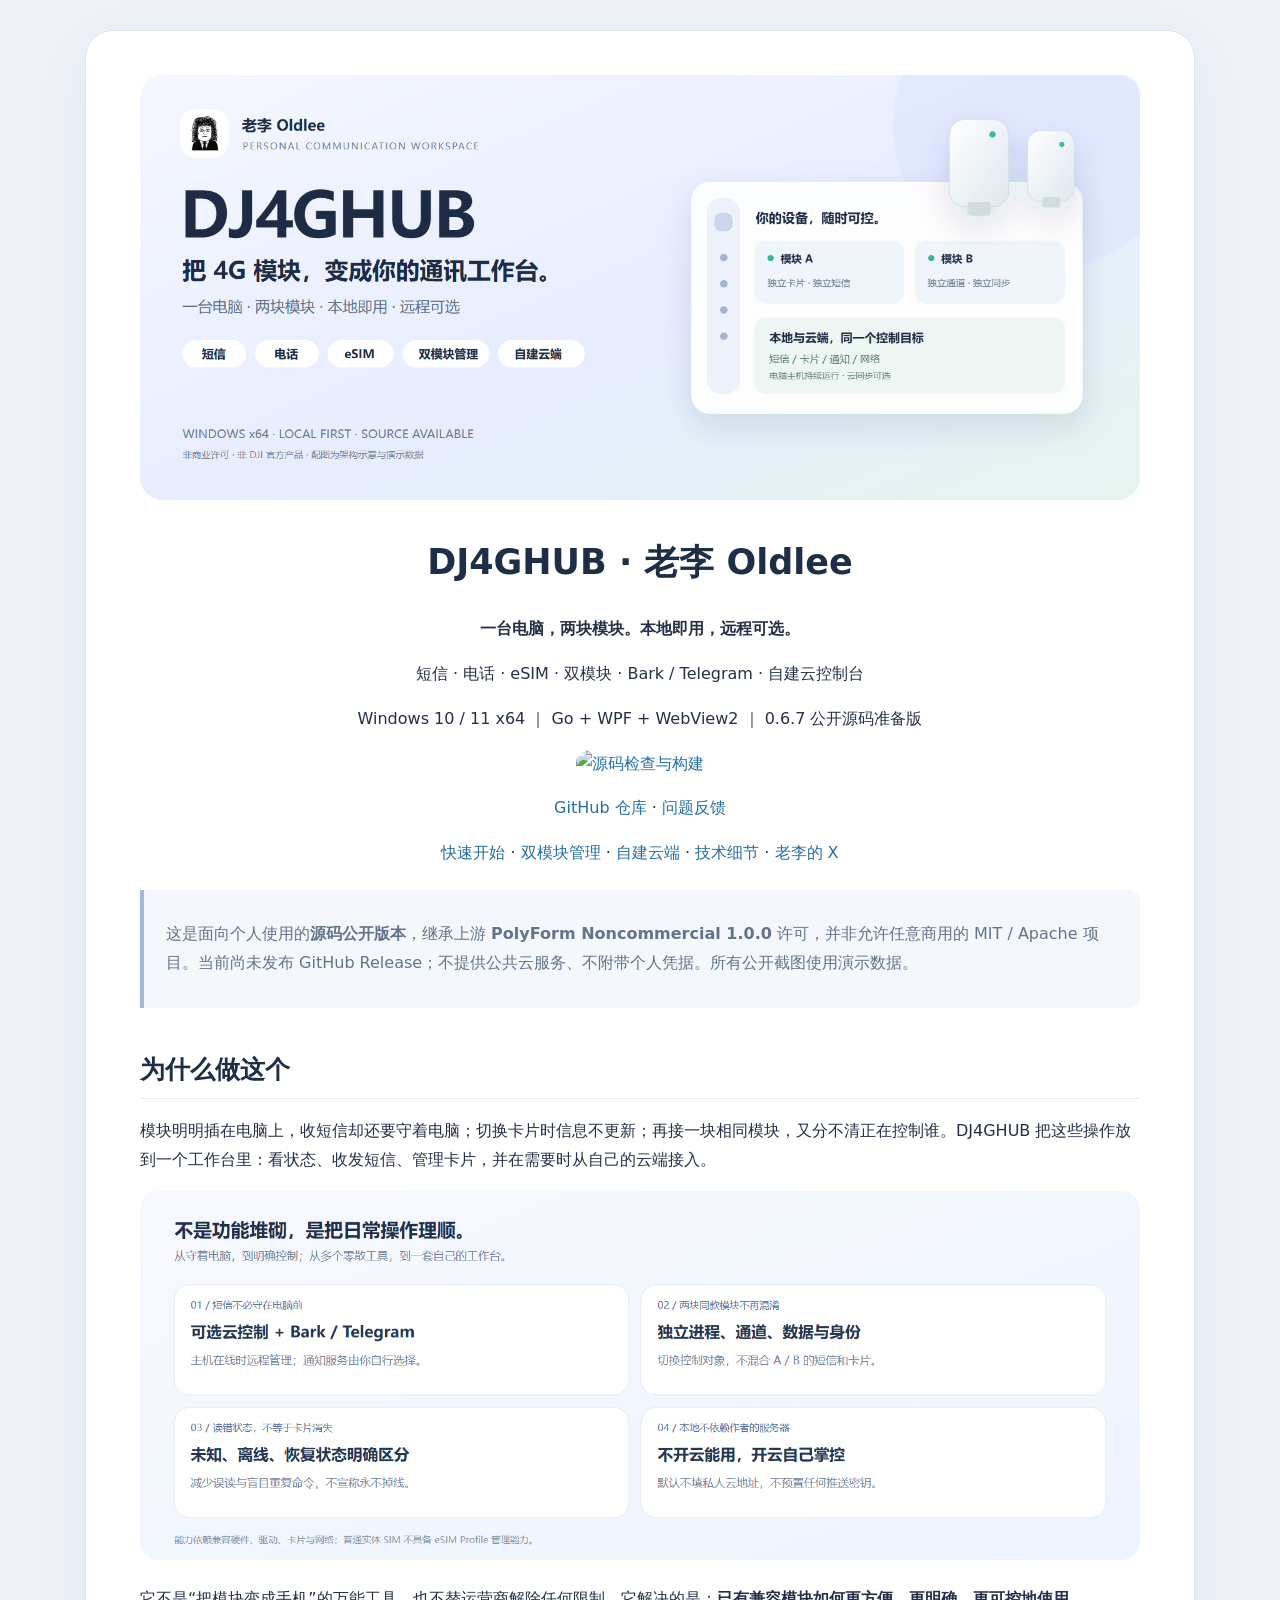
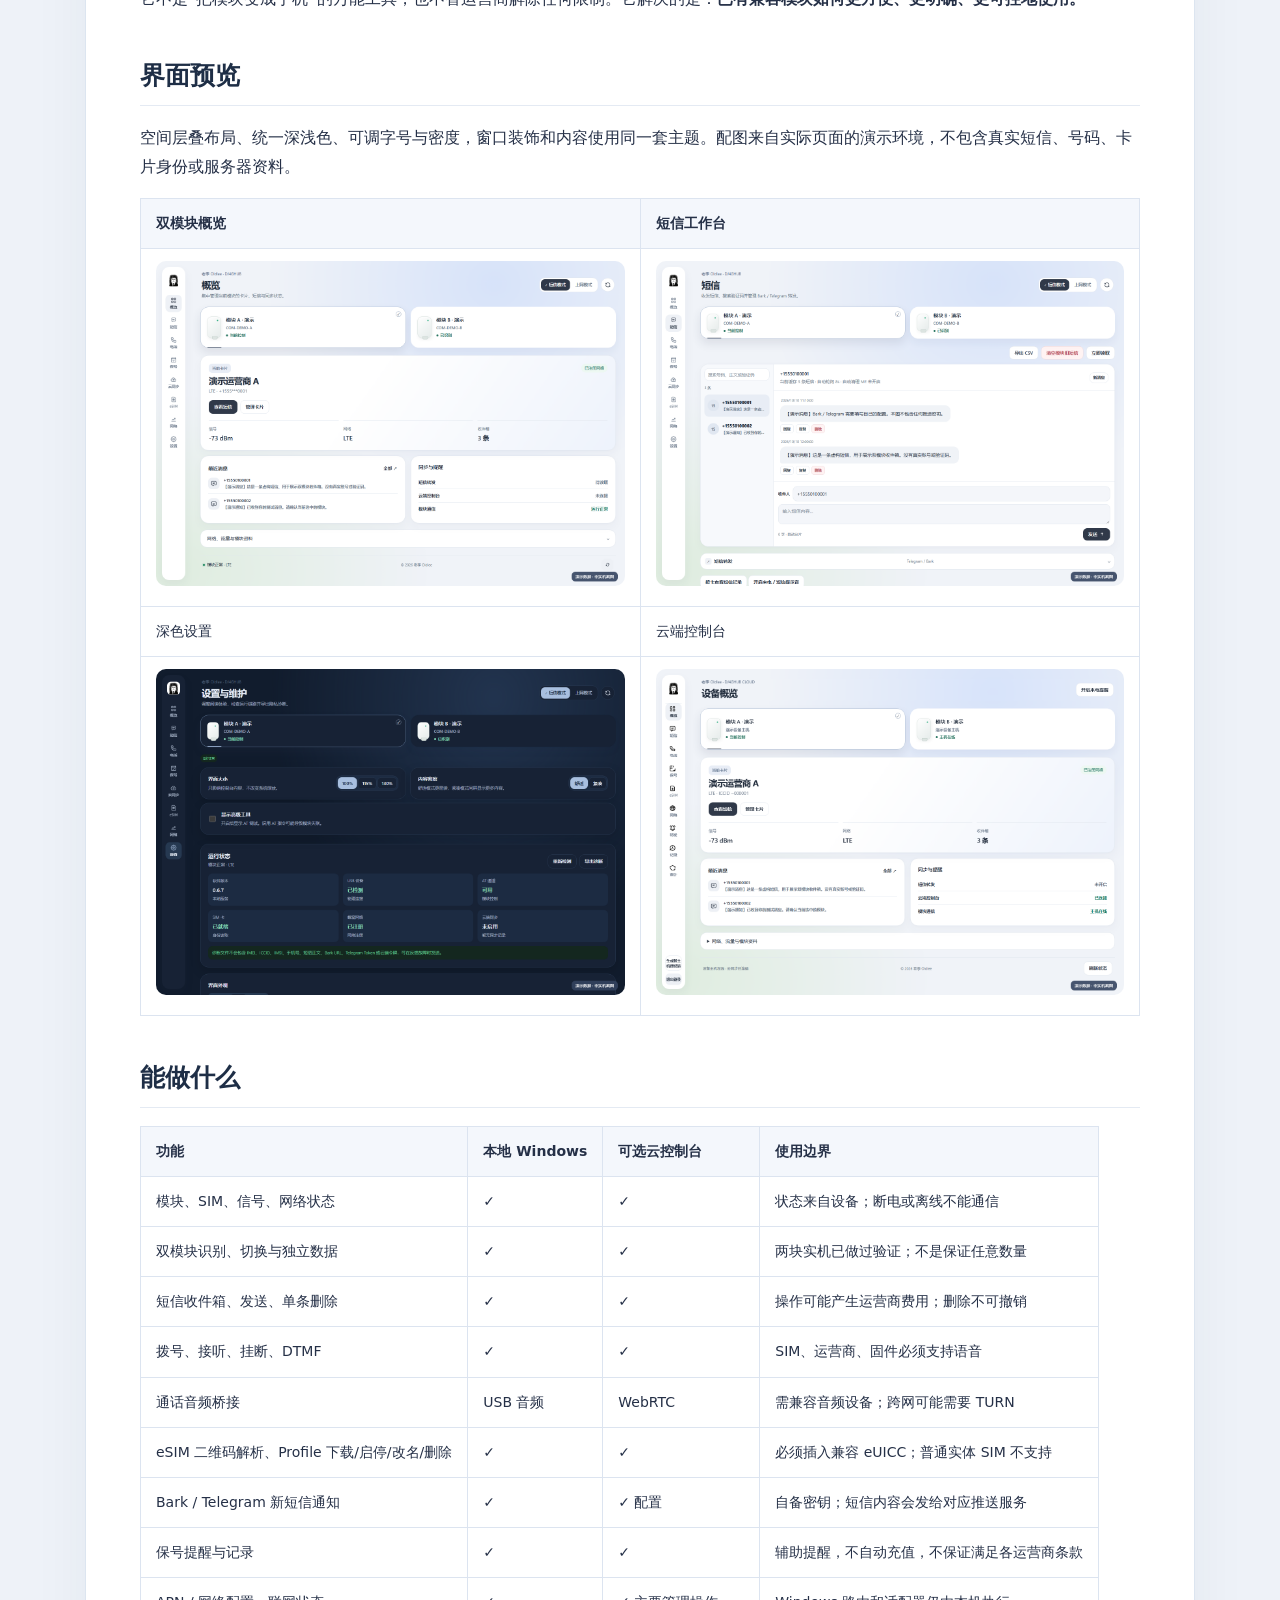
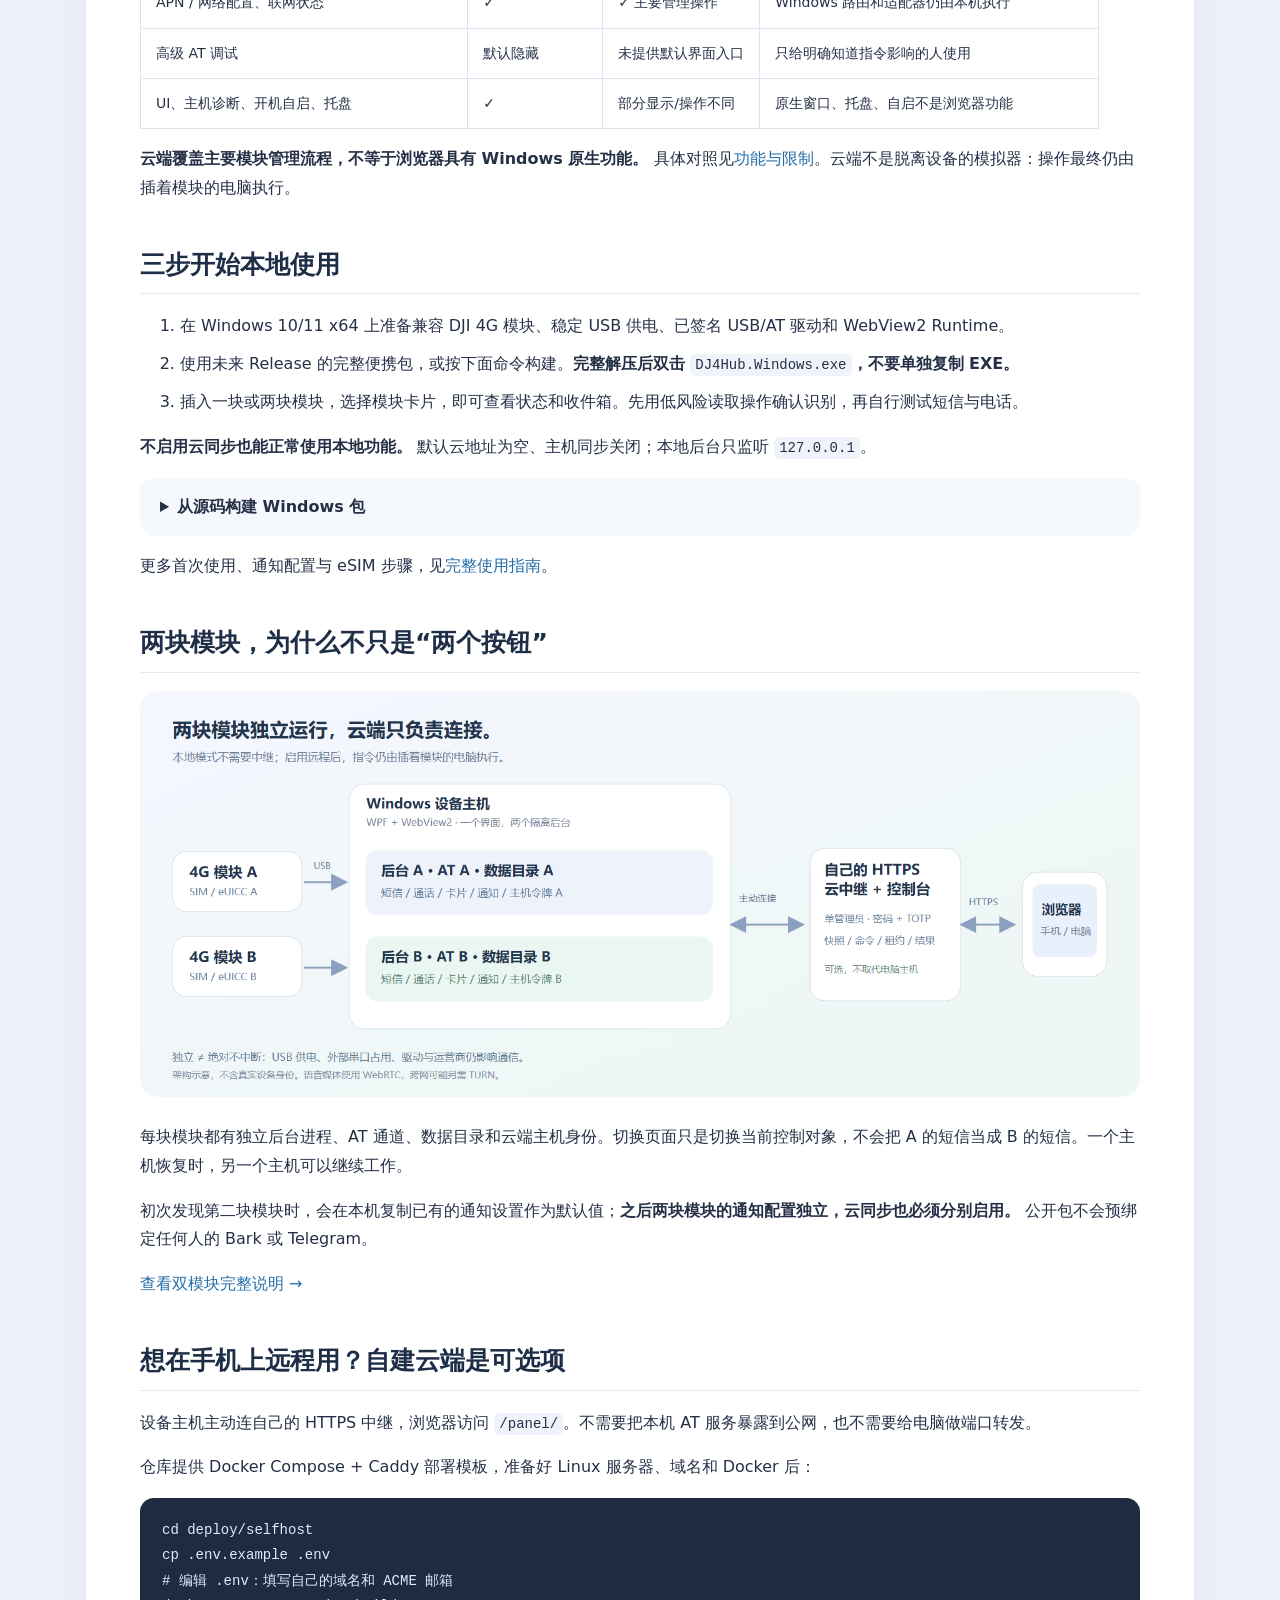
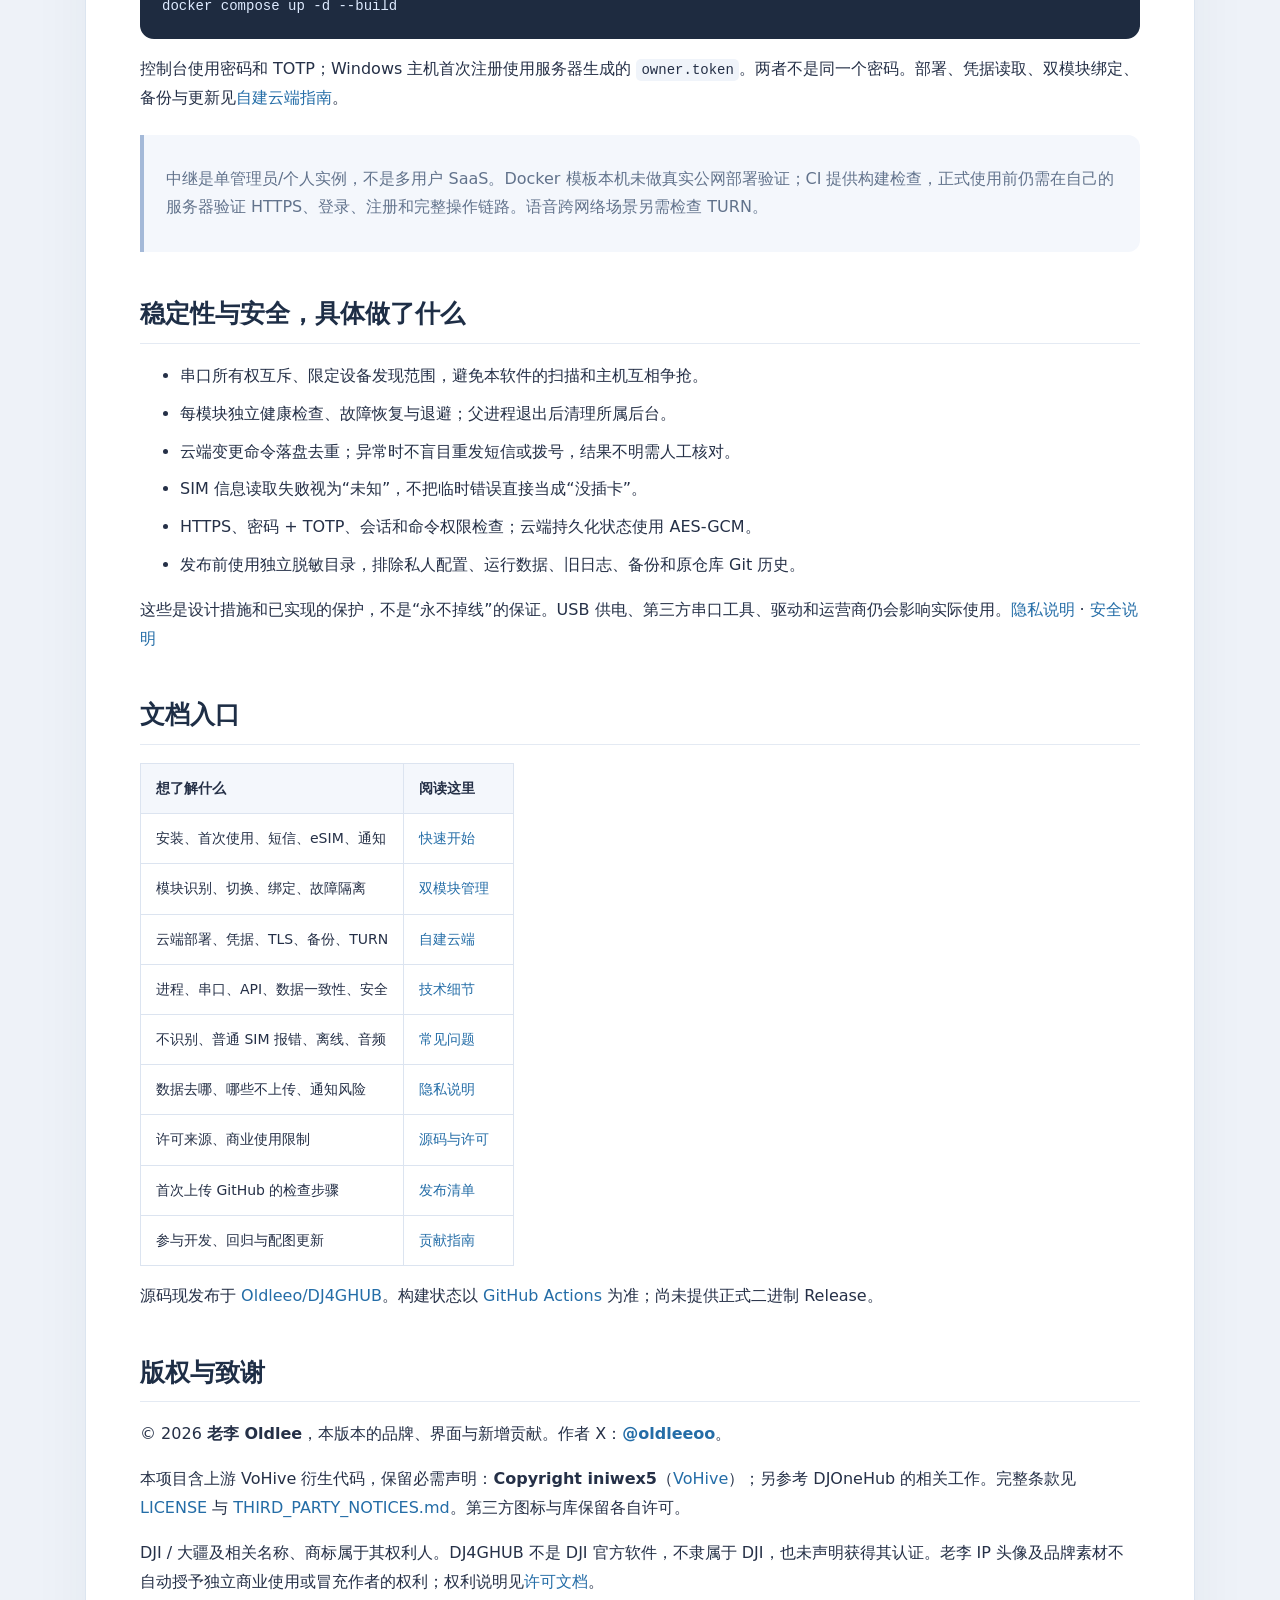
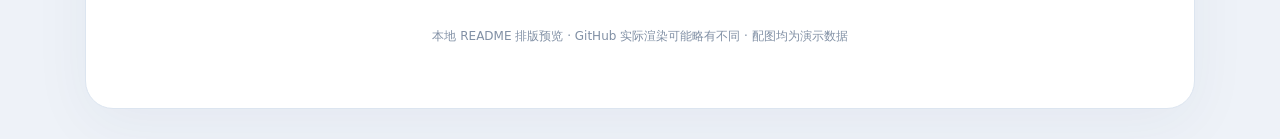
==== README-preview.html @ cca47e22 "Publish sanitized DJ4GHUB source and illustrated documentation" ====
<!doctype html><html lang="zh-CN"><meta charset="utf-8"><meta name="viewport" content="width=device-width,initial-scale=1"><title>DJ4GHUB · 老李 Oldlee — GitHub 图文介绍预览</title><style>
*{box-sizing:border-box}body{margin:0;background:#eef2f8;color:#253047;font:16px/1.8 "Microsoft YaHei",system-ui,sans-serif}article{max-width:1110px;margin:30px auto;padding:44px 54px;background:white;border:1px solid #dce5f0;border-radius:28px;box-shadow:0 15px 60px #1e365b0d}img{max-width:100%;height:auto;border-radius:18px}h1,h2,h3{line-height:1.35;color:#1e2e46}h1{font-size:35px}h2{font-size:25px;margin:45px 0 18px;border-bottom:1px solid #e4eaf3;padding-bottom:12px}p{margin:16px 0}a{color:#246da7;text-decoration:none}a:hover{text-decoration:underline}blockquote{margin:22px 0;padding:14px 22px;border-left:4px solid #a4b9d8;border-radius:0 12px 12px 0;background:#f4f7fc;color:#62738c}table{border-collapse:collapse;width:100%;font-size:14px;display:block;overflow:auto}td,th{border:1px solid #dce4f0;padding:12px 15px;min-width:110px}th{background:#f4f7fc;text-align:left}td img{max-width:480px;width:100%;border-radius:10px}pre{padding:20px 22px;background:#1e2b40;color:#deebff;border-radius:14px;overflow:auto;font-size:14px}code{font:14px/1.7 Consolas,monospace}p code,li code,td code{background:#f0f4fa;padding:3px 5px;border-radius:5px}details{background:#f5f8fc;padding:15px 20px;border-radius:14px}li{margin:9px 0}summary{cursor:pointer;font-weight:600}.preview-note{font-size:12px;color:#8190a5;margin-top:30px;text-align:center}@media(max-width:800px){article{padding:22px;margin:12px;border-radius:18px}td img{max-width:100%}}
</style><article><div align="center">

<img src="docs/images/hero.png" width="100%" alt="DJ4GHUB · 老李 Oldlee — 让插在电脑上的 4G 模块，成为随时可控的通讯工作台" />

<h1>DJ4GHUB · 老李 Oldlee</h1>
<p><strong>一台电脑，两块模块。本地即用，远程可选。</strong></p>
<p>短信 · 电话 · eSIM · 双模块 · Bark / Telegram · 自建云控制台</p>
<p>Windows 10 / 11 x64 ｜ Go + WPF + WebView2 ｜ 0.6.7 公开源码准备版</p>
<p><a href="https://github.com/Oldleeo/DJ4GHUB/actions/workflows/ci.yml"><img src="https://github.com/Oldleeo/DJ4GHUB/actions/workflows/ci.yml/badge.svg" alt="源码检查与构建"></a></p>
<p><a href="https://github.com/Oldleeo/DJ4GHUB">GitHub 仓库</a> · <a href="https://github.com/Oldleeo/DJ4GHUB/issues">问题反馈</a></p>
<p><a href="docs/QUICK_START.md">快速开始</a> · <a href="docs/DUAL_MODULES.md">双模块管理</a> · <a href="docs/SELF_HOSTING.md">自建云端</a> · <a href="docs/TECHNICAL_DETAILS.md">技术细节</a> · <a href="https://x.com/oldleeoo">老李的 X</a></p>
</div>

<blockquote>
<p>这是面向个人使用的<strong>源码公开版本</strong>，继承上游 <strong>PolyForm Noncommercial 1.0.0</strong> 许可，并非允许任意商用的 MIT / Apache 项目。当前尚未发布 GitHub Release；不提供公共云服务、不附带个人凭据。所有公开截图使用演示数据。</p>
</blockquote>
<h2>为什么做这个</h2>
<p>模块明明插在电脑上，收短信却还要守着电脑；切换卡片时信息不更新；再接一块相同模块，又分不清正在控制谁。DJ4GHUB 把这些操作放到一个工作台里：看状态、收发短信、管理卡片，并在需要时从自己的云端接入。</p>
<p><img src="docs/images/benefits.png" alt="从痛点到解决方式"></p>
<p>它不是“把模块变成手机”的万能工具，也不替运营商解除任何限制。它解决的是：<strong>已有兼容模块如何更方便、更明确、更可控地使用。</strong></p>
<h2>界面预览</h2>
<p>空间层叠布局、统一深浅色、可调字号与密度，窗口装饰和内容使用同一套主题。配图来自实际页面的演示环境，不包含真实短信、号码、卡片身份或服务器资料。</p>
<table>
<thead>
<tr>
<th>双模块概览</th>
<th>短信工作台</th>
</tr>
</thead>
<tbody><tr>
<td><img src="docs/images/overview.png" alt="双模块概览演示"></td>
<td><img src="docs/images/messages.png" alt="短信页面演示"></td>
</tr>
<tr>
<td>深色设置</td>
<td>云端控制台</td>
</tr>
<tr>
<td><img src="docs/images/settings-dark.png" alt="深色设置演示"></td>
<td><img src="docs/images/cloud.png" alt="云端控制台演示"></td>
</tr>
</tbody></table>
<h2>能做什么</h2>
<table>
<thead>
<tr>
<th>功能</th>
<th>本地 Windows</th>
<th>可选云控制台</th>
<th>使用边界</th>
</tr>
</thead>
<tbody><tr>
<td>模块、SIM、信号、网络状态</td>
<td>✓</td>
<td>✓</td>
<td>状态来自设备；断电或离线不能通信</td>
</tr>
<tr>
<td>双模块识别、切换与独立数据</td>
<td>✓</td>
<td>✓</td>
<td>两块实机已做过验证；不是保证任意数量</td>
</tr>
<tr>
<td>短信收件箱、发送、单条删除</td>
<td>✓</td>
<td>✓</td>
<td>操作可能产生运营商费用；删除不可撤销</td>
</tr>
<tr>
<td>拨号、接听、挂断、DTMF</td>
<td>✓</td>
<td>✓</td>
<td>SIM、运营商、固件必须支持语音</td>
</tr>
<tr>
<td>通话音频桥接</td>
<td>USB 音频</td>
<td>WebRTC</td>
<td>需兼容音频设备；跨网可能需要 TURN</td>
</tr>
<tr>
<td>eSIM 二维码解析、Profile 下载/启停/改名/删除</td>
<td>✓</td>
<td>✓</td>
<td>必须插入兼容 eUICC；普通实体 SIM 不支持</td>
</tr>
<tr>
<td>Bark / Telegram 新短信通知</td>
<td>✓</td>
<td>✓ 配置</td>
<td>自备密钥；短信内容会发给对应推送服务</td>
</tr>
<tr>
<td>保号提醒与记录</td>
<td>✓</td>
<td>✓</td>
<td>辅助提醒，不自动充值，不保证满足各运营商条款</td>
</tr>
<tr>
<td>APN / 网络配置、联网状态</td>
<td>✓</td>
<td>✓ 主要管理操作</td>
<td>Windows 路由和适配器仍由本机执行</td>
</tr>
<tr>
<td>高级 AT 调试</td>
<td>默认隐藏</td>
<td>未提供默认界面入口</td>
<td>只给明确知道指令影响的人使用</td>
</tr>
<tr>
<td>UI、主机诊断、开机自启、托盘</td>
<td>✓</td>
<td>部分显示/操作不同</td>
<td>原生窗口、托盘、自启不是浏览器功能</td>
</tr>
</tbody></table>
<p><strong>云端覆盖主要模块管理流程，不等于浏览器具有 Windows 原生功能。</strong> 具体对照见<a href="docs/FAQ.md">功能与限制</a>。云端不是脱离设备的模拟器：操作最终仍由插着模块的电脑执行。</p>
<h2>三步开始本地使用</h2>
<ol>
<li>在 Windows 10/11 x64 上准备兼容 DJI 4G 模块、稳定 USB 供电、已签名 USB/AT 驱动和 WebView2 Runtime。</li>
<li>使用未来 Release 的完整便携包，或按下面命令构建。<strong>完整解压后双击 <code>DJ4Hub.Windows.exe</code>，不要单独复制 EXE。</strong></li>
<li>插入一块或两块模块，选择模块卡片，即可查看状态和收件箱。先用低风险读取操作确认识别，再自行测试短信与电话。</li>
</ol>
<p><strong>不启用云同步也能正常使用本地功能。</strong> 默认云地址为空、主机同步关闭；本地后台只监听 <code>127.0.0.1</code>。</p>
<details>
<summary>从源码构建 Windows 包</summary>

<p>需要 Git、Go（版本见 <code>go.mod</code>）和 .NET 8 SDK。以下命令在 Windows PowerShell 中执行：</p>
<pre><code class="language-powershell"># 下载/克隆本仓库后，先进入仓库根目录
./scripts/audit-public.ps1
./scripts/build-windows.ps1
# 完成后启动 dist/windows/portable/DJ4Hub.Windows.exe
</code></pre>
<p>源码公开包本身不是可直接双击的安装包。构建不会安装驱动，也不会把用户私人数据打进程序。</p>
</details>

<p>更多首次使用、通知配置与 eSIM 步骤，见<a href="docs/QUICK_START.md">完整使用指南</a>。</p>
<h2>两块模块，为什么不只是“两个按钮”</h2>
<p><img src="docs/images/architecture.png" alt="双模块隔离与云端连接结构"></p>
<p>每块模块都有独立后台进程、AT 通道、数据目录和云端主机身份。切换页面只是切换当前控制对象，不会把 A 的短信当成 B 的短信。一个主机恢复时，另一个主机可以继续工作。</p>
<p>初次发现第二块模块时，会在本机复制已有的通知设置作为默认值；<strong>之后两块模块的通知配置独立，云同步也必须分别启用。</strong> 公开包不会预绑定任何人的 Bark 或 Telegram。</p>
<p><a href="docs/DUAL_MODULES.md">查看双模块完整说明 →</a></p>
<h2>想在手机上远程用？自建云端是可选项</h2>
<p>设备主机主动连自己的 HTTPS 中继，浏览器访问 <code>/panel/</code>。不需要把本机 AT 服务暴露到公网，也不需要给电脑做端口转发。</p>
<p>仓库提供 Docker Compose + Caddy 部署模板，准备好 Linux 服务器、域名和 Docker 后：</p>
<pre><code class="language-bash">cd deploy/selfhost
cp .env.example .env
# 编辑 .env：填写自己的域名和 ACME 邮箱
docker compose up -d --build
</code></pre>
<p>控制台使用密码和 TOTP；Windows 主机首次注册使用服务器生成的 <code>owner.token</code>。两者不是同一个密码。部署、凭据读取、双模块绑定、备份与更新见<a href="docs/SELF_HOSTING.md">自建云端指南</a>。</p>
<blockquote>
<p>中继是单管理员/个人实例，不是多用户 SaaS。Docker 模板本机未做真实公网部署验证；CI 提供构建检查，正式使用前仍需在自己的服务器验证 HTTPS、登录、注册和完整操作链路。语音跨网络场景另需检查 TURN。</p>
</blockquote>
<h2>稳定性与安全，具体做了什么</h2>
<ul>
<li>串口所有权互斥、限定设备发现范围，避免本软件的扫描和主机互相争抢。</li>
<li>每模块独立健康检查、故障恢复与退避；父进程退出后清理所属后台。</li>
<li>云端变更命令落盘去重；异常时不盲目重发短信或拨号，结果不明需人工核对。</li>
<li>SIM 信息读取失败视为“未知”，不把临时错误直接当成“没插卡”。</li>
<li>HTTPS、密码 + TOTP、会话和命令权限检查；云端持久化状态使用 AES-GCM。</li>
<li>发布前使用独立脱敏目录，排除私人配置、运行数据、旧日志、备份和原仓库 Git 历史。</li>
</ul>
<p>这些是设计措施和已实现的保护，不是“永不掉线”的保证。USB 供电、第三方串口工具、驱动和运营商仍会影响实际使用。<a href="docs/PRIVACY.md">隐私说明</a> · <a href="SECURITY.md">安全说明</a></p>
<h2>文档入口</h2>
<table>
<thead>
<tr>
<th>想了解什么</th>
<th>阅读这里</th>
</tr>
</thead>
<tbody><tr>
<td>安装、首次使用、短信、eSIM、通知</td>
<td><a href="docs/QUICK_START.md">快速开始</a></td>
</tr>
<tr>
<td>模块识别、切换、绑定、故障隔离</td>
<td><a href="docs/DUAL_MODULES.md">双模块管理</a></td>
</tr>
<tr>
<td>云端部署、凭据、TLS、备份、TURN</td>
<td><a href="docs/SELF_HOSTING.md">自建云端</a></td>
</tr>
<tr>
<td>进程、串口、API、数据一致性、安全</td>
<td><a href="docs/TECHNICAL_DETAILS.md">技术细节</a></td>
</tr>
<tr>
<td>不识别、普通 SIM 报错、离线、音频</td>
<td><a href="docs/FAQ.md">常见问题</a></td>
</tr>
<tr>
<td>数据去哪、哪些不上传、通知风险</td>
<td><a href="docs/PRIVACY.md">隐私说明</a></td>
</tr>
<tr>
<td>许可来源、商业使用限制</td>
<td><a href="docs/SOURCE_AND_LICENSE.md">源码与许可</a></td>
</tr>
<tr>
<td>首次上传 GitHub 的检查步骤</td>
<td><a href="docs/PUBLISHING.md">发布清单</a></td>
</tr>
<tr>
<td>参与开发、回归与配图更新</td>
<td><a href="CONTRIBUTING.md">贡献指南</a></td>
</tr>
</tbody></table>
<p>源码现发布于 <a href="https://github.com/Oldleeo/DJ4GHUB">Oldleeo/DJ4GHUB</a>。构建状态以 <a href="https://github.com/Oldleeo/DJ4GHUB/actions">GitHub Actions</a> 为准；尚未提供正式二进制 Release。</p>
<h2>版权与致谢</h2>
<p>© 2026 <strong>老李 Oldlee</strong>，本版本的品牌、界面与新增贡献。作者 X：<a href="https://x.com/oldleeoo"><strong>@oldleeoo</strong></a>。</p>
<p>本项目含上游 VoHive 衍生代码，保留必需声明：<strong>Copyright iniwex5</strong>（<a href="https://github.com/iniwex5/vohive">VoHive</a>）；另参考 DJOneHub 的相关工作。完整条款见 <a href="LICENSE">LICENSE</a> 与 <a href="THIRD_PARTY_NOTICES.md">THIRD_PARTY_NOTICES.md</a>。第三方图标与库保留各自许可。</p>
<p>DJI / 大疆及相关名称、商标属于其权利人。DJ4GHUB 不是 DJI 官方软件，不隶属于 DJI，也未声明获得其认证。老李 IP 头像及品牌素材不自动授予独立商业使用或冒充作者的权利；权利说明见<a href="docs/SOURCE_AND_LICENSE.md">许可文档</a>。</p>
<p class="preview-note">本地 README 排版预览 · GitHub 实际渲染可能略有不同 · 配图均为演示数据</p></article></html>
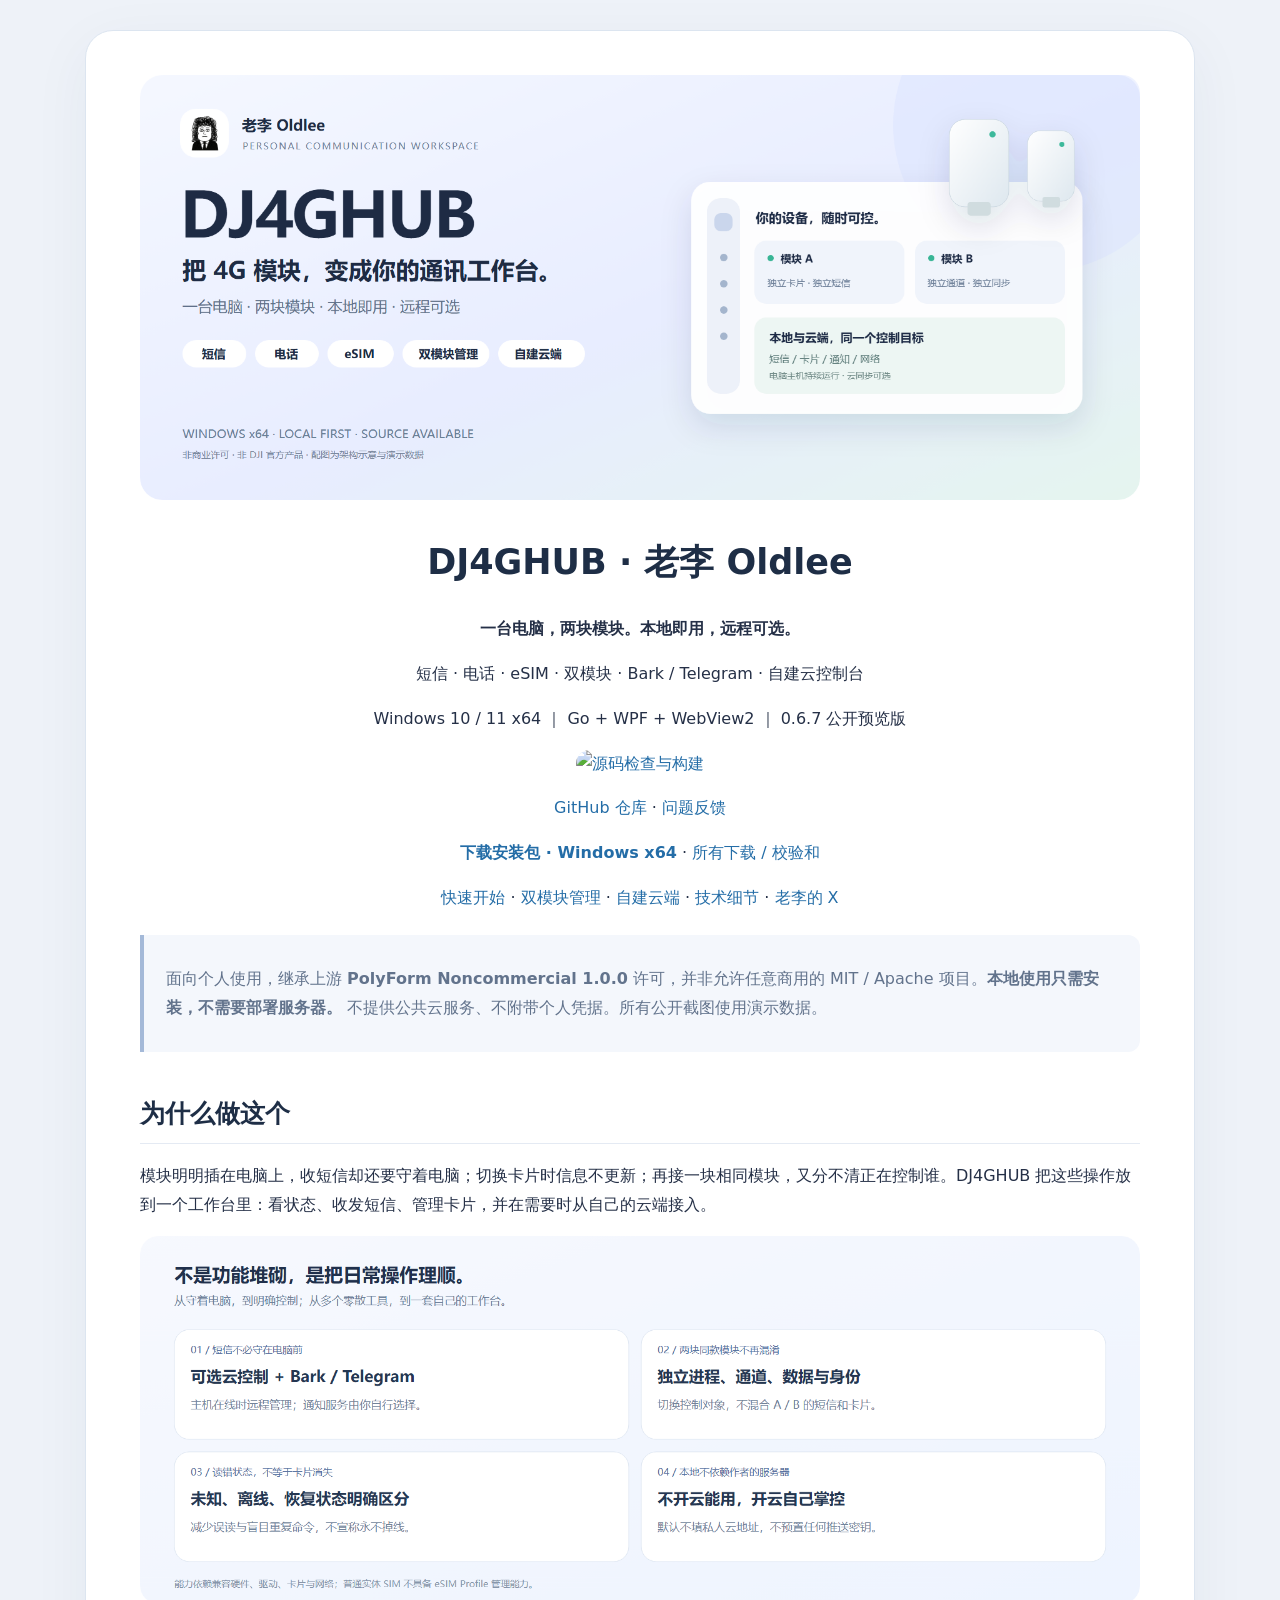
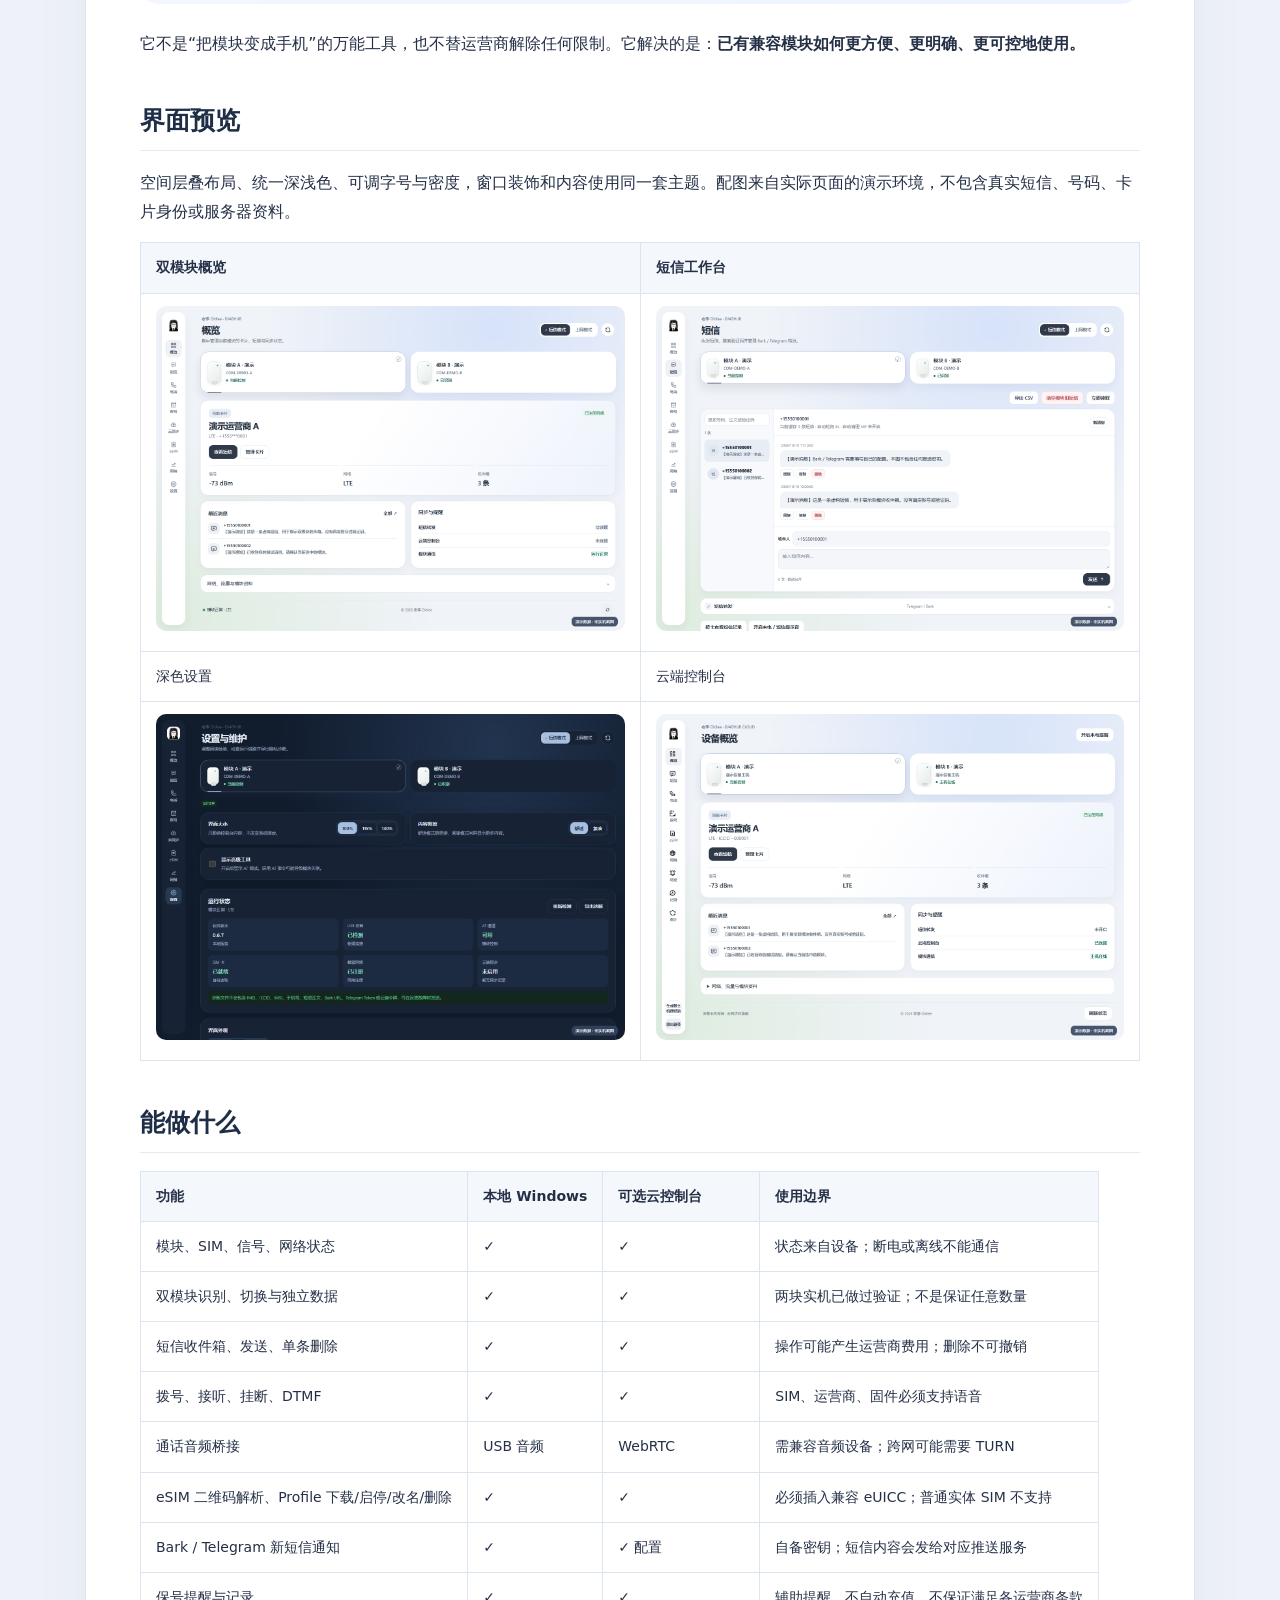
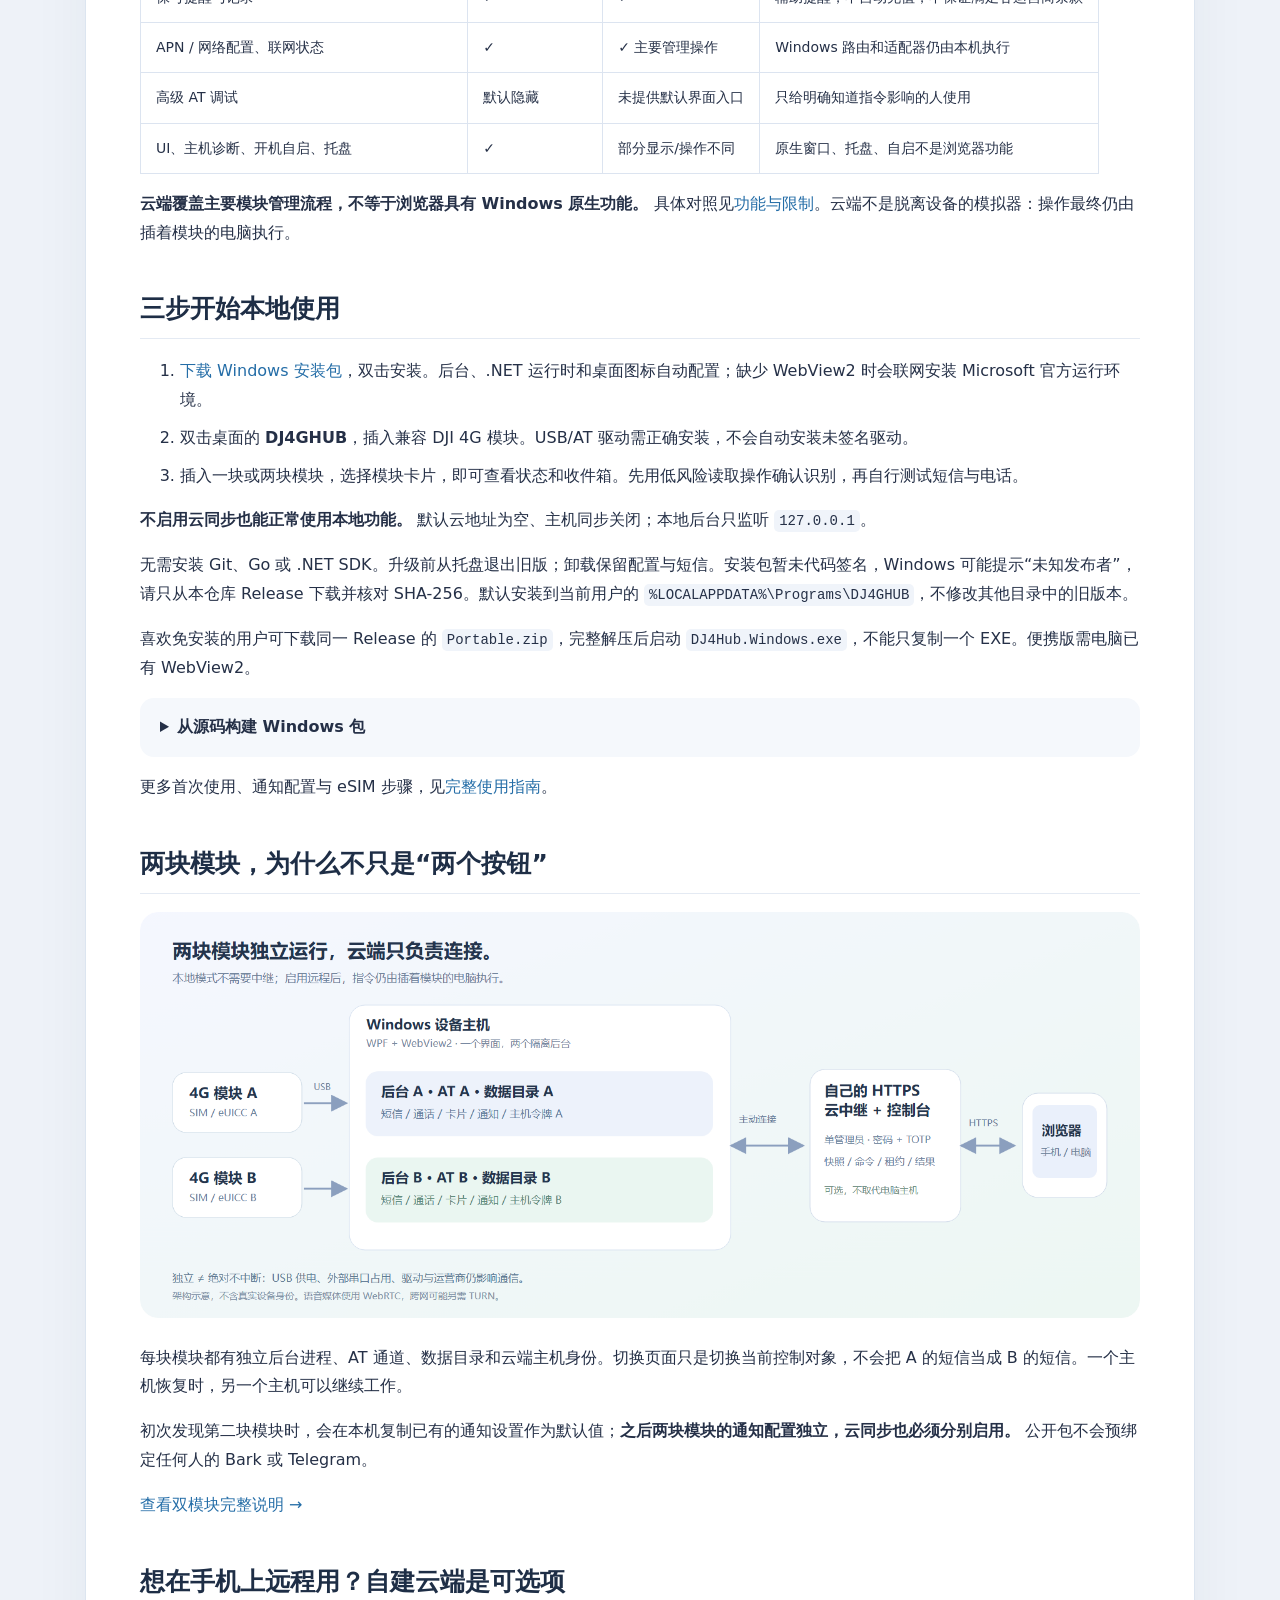
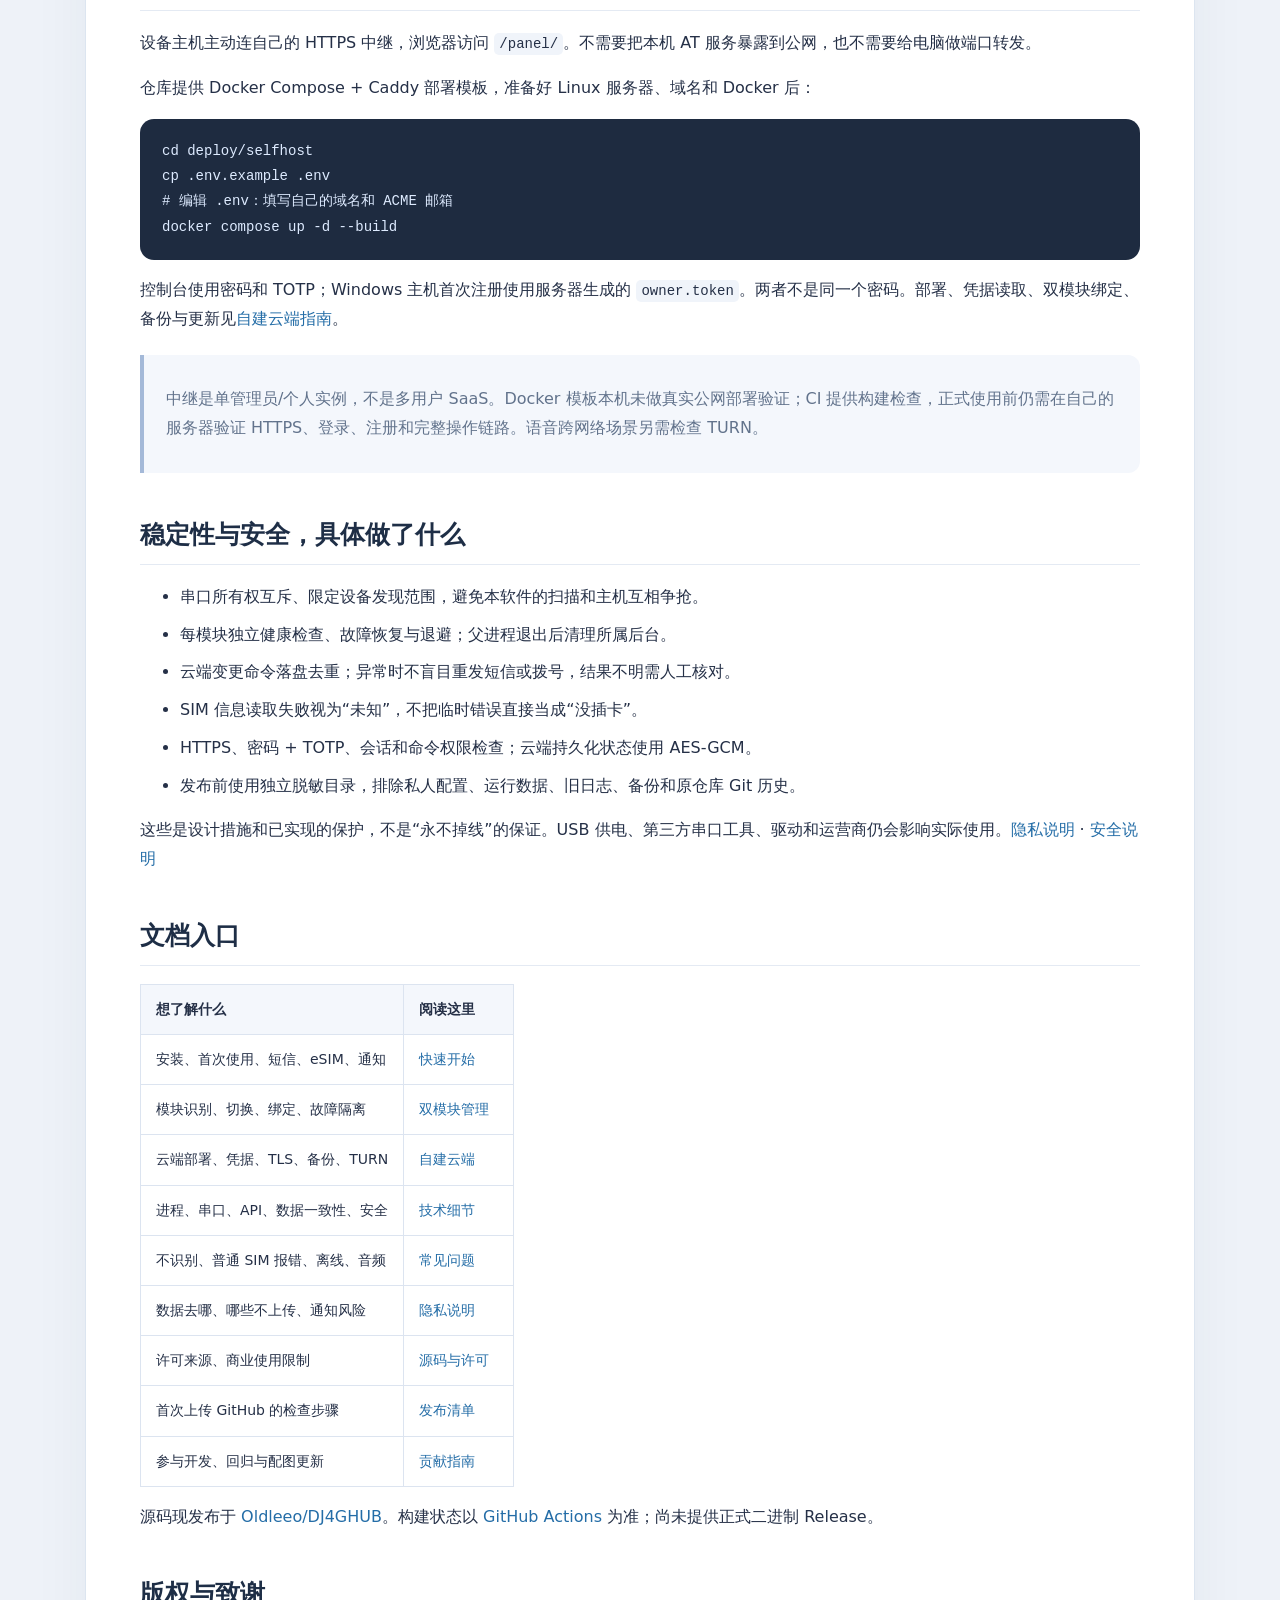
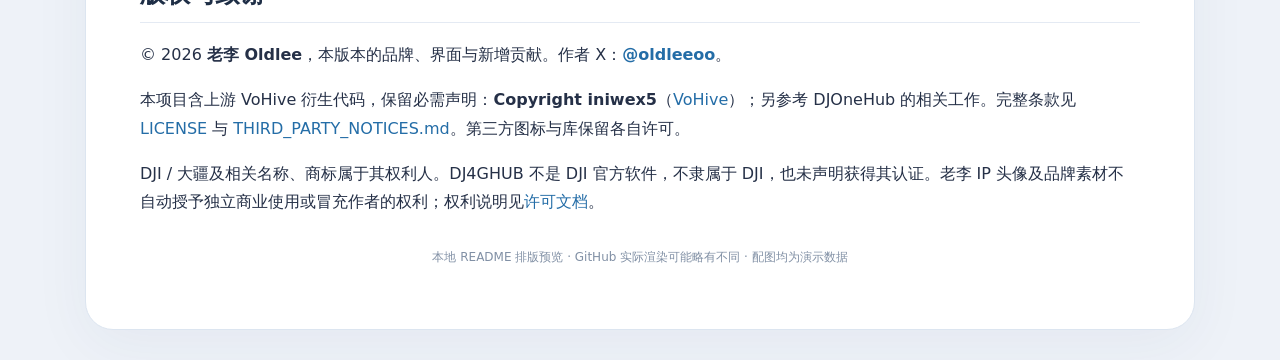
==== commit 4a0d37e3: "Add one-click Windows installer, safe upgrade smoke and release packaging" ====
--- a/README-preview.html
+++ b/README-preview.html
@@ -7,14 +7,15 @@
 <h1>DJ4GHUB · 老李 Oldlee</h1>
 <p><strong>一台电脑，两块模块。本地即用，远程可选。</strong></p>
 <p>短信 · 电话 · eSIM · 双模块 · Bark / Telegram · 自建云控制台</p>
-<p>Windows 10 / 11 x64 ｜ Go + WPF + WebView2 ｜ 0.6.7 公开源码准备版</p>
+<p>Windows 10 / 11 x64 ｜ Go + WPF + WebView2 ｜ 0.6.7 公开预览版</p>
 <p><a href="https://github.com/Oldleeo/DJ4GHUB/actions/workflows/ci.yml"><img src="https://github.com/Oldleeo/DJ4GHUB/actions/workflows/ci.yml/badge.svg" alt="源码检查与构建"></a></p>
 <p><a href="https://github.com/Oldleeo/DJ4GHUB">GitHub 仓库</a> · <a href="https://github.com/Oldleeo/DJ4GHUB/issues">问题反馈</a></p>
+<p><a href="https://github.com/Oldleeo/DJ4GHUB/releases/download/v0.6.7/DJ4GHUB-Windows-x64-0.6.7-Setup.exe"><strong>下载安装包 · Windows x64</strong></a> · <a href="https://github.com/Oldleeo/DJ4GHUB/releases/tag/v0.6.7">所有下载 / 校验和</a></p>
 <p><a href="docs/QUICK_START.md">快速开始</a> · <a href="docs/DUAL_MODULES.md">双模块管理</a> · <a href="docs/SELF_HOSTING.md">自建云端</a> · <a href="docs/TECHNICAL_DETAILS.md">技术细节</a> · <a href="https://x.com/oldleeoo">老李的 X</a></p>
 </div>
 
 <blockquote>
-<p>这是面向个人使用的<strong>源码公开版本</strong>，继承上游 <strong>PolyForm Noncommercial 1.0.0</strong> 许可，并非允许任意商用的 MIT / Apache 项目。当前尚未发布 GitHub Release；不提供公共云服务、不附带个人凭据。所有公开截图使用演示数据。</p>
+<p>面向个人使用，继承上游 <strong>PolyForm Noncommercial 1.0.0</strong> 许可，并非允许任意商用的 MIT / Apache 项目。<strong>本地使用只需安装，不需要部署服务器。</strong> 不提供公共云服务、不附带个人凭据。所有公开截图使用演示数据。</p>
 </blockquote>
 <h2>为什么做这个</h2>
 <p>模块明明插在电脑上，收短信却还要守着电脑；切换卡片时信息不更新；再接一块相同模块，又分不清正在控制谁。DJ4GHUB 把这些操作放到一个工作台里：看状态、收发短信、管理卡片，并在需要时从自己的云端接入。</p>
@@ -122,11 +123,13 @@
 <p><strong>云端覆盖主要模块管理流程，不等于浏览器具有 Windows 原生功能。</strong> 具体对照见<a href="docs/FAQ.md">功能与限制</a>。云端不是脱离设备的模拟器：操作最终仍由插着模块的电脑执行。</p>
 <h2>三步开始本地使用</h2>
 <ol>
-<li>在 Windows 10/11 x64 上准备兼容 DJI 4G 模块、稳定 USB 供电、已签名 USB/AT 驱动和 WebView2 Runtime。</li>
-<li>使用未来 Release 的完整便携包，或按下面命令构建。<strong>完整解压后双击 <code>DJ4Hub.Windows.exe</code>，不要单独复制 EXE。</strong></li>
+<li><a href="https://github.com/Oldleeo/DJ4GHUB/releases/download/v0.6.7/DJ4GHUB-Windows-x64-0.6.7-Setup.exe">下载 Windows 安装包</a>，双击安装。后台、.NET 运行时和桌面图标自动配置；缺少 WebView2 时会联网安装 Microsoft 官方运行环境。</li>
+<li>双击桌面的 <strong>DJ4GHUB</strong>，插入兼容 DJI 4G 模块。USB/AT 驱动需正确安装，不会自动安装未签名驱动。</li>
 <li>插入一块或两块模块，选择模块卡片，即可查看状态和收件箱。先用低风险读取操作确认识别，再自行测试短信与电话。</li>
 </ol>
 <p><strong>不启用云同步也能正常使用本地功能。</strong> 默认云地址为空、主机同步关闭；本地后台只监听 <code>127.0.0.1</code>。</p>
+<p>无需安装 Git、Go 或 .NET SDK。升级前从托盘退出旧版；卸载保留配置与短信。安装包暂未代码签名，Windows 可能提示“未知发布者”，请只从本仓库 Release 下载并核对 SHA-256。默认安装到当前用户的 <code>%LOCALAPPDATA%\Programs\DJ4GHUB</code>，不修改其他目录中的旧版本。</p>
+<p>喜欢免安装的用户可下载同一 Release 的 <code>Portable.zip</code>，完整解压后启动 <code>DJ4Hub.Windows.exe</code>，不能只复制一个 EXE。便携版需电脑已有 WebView2。</p>
 <details>
 <summary>从源码构建 Windows 包</summary>
 
